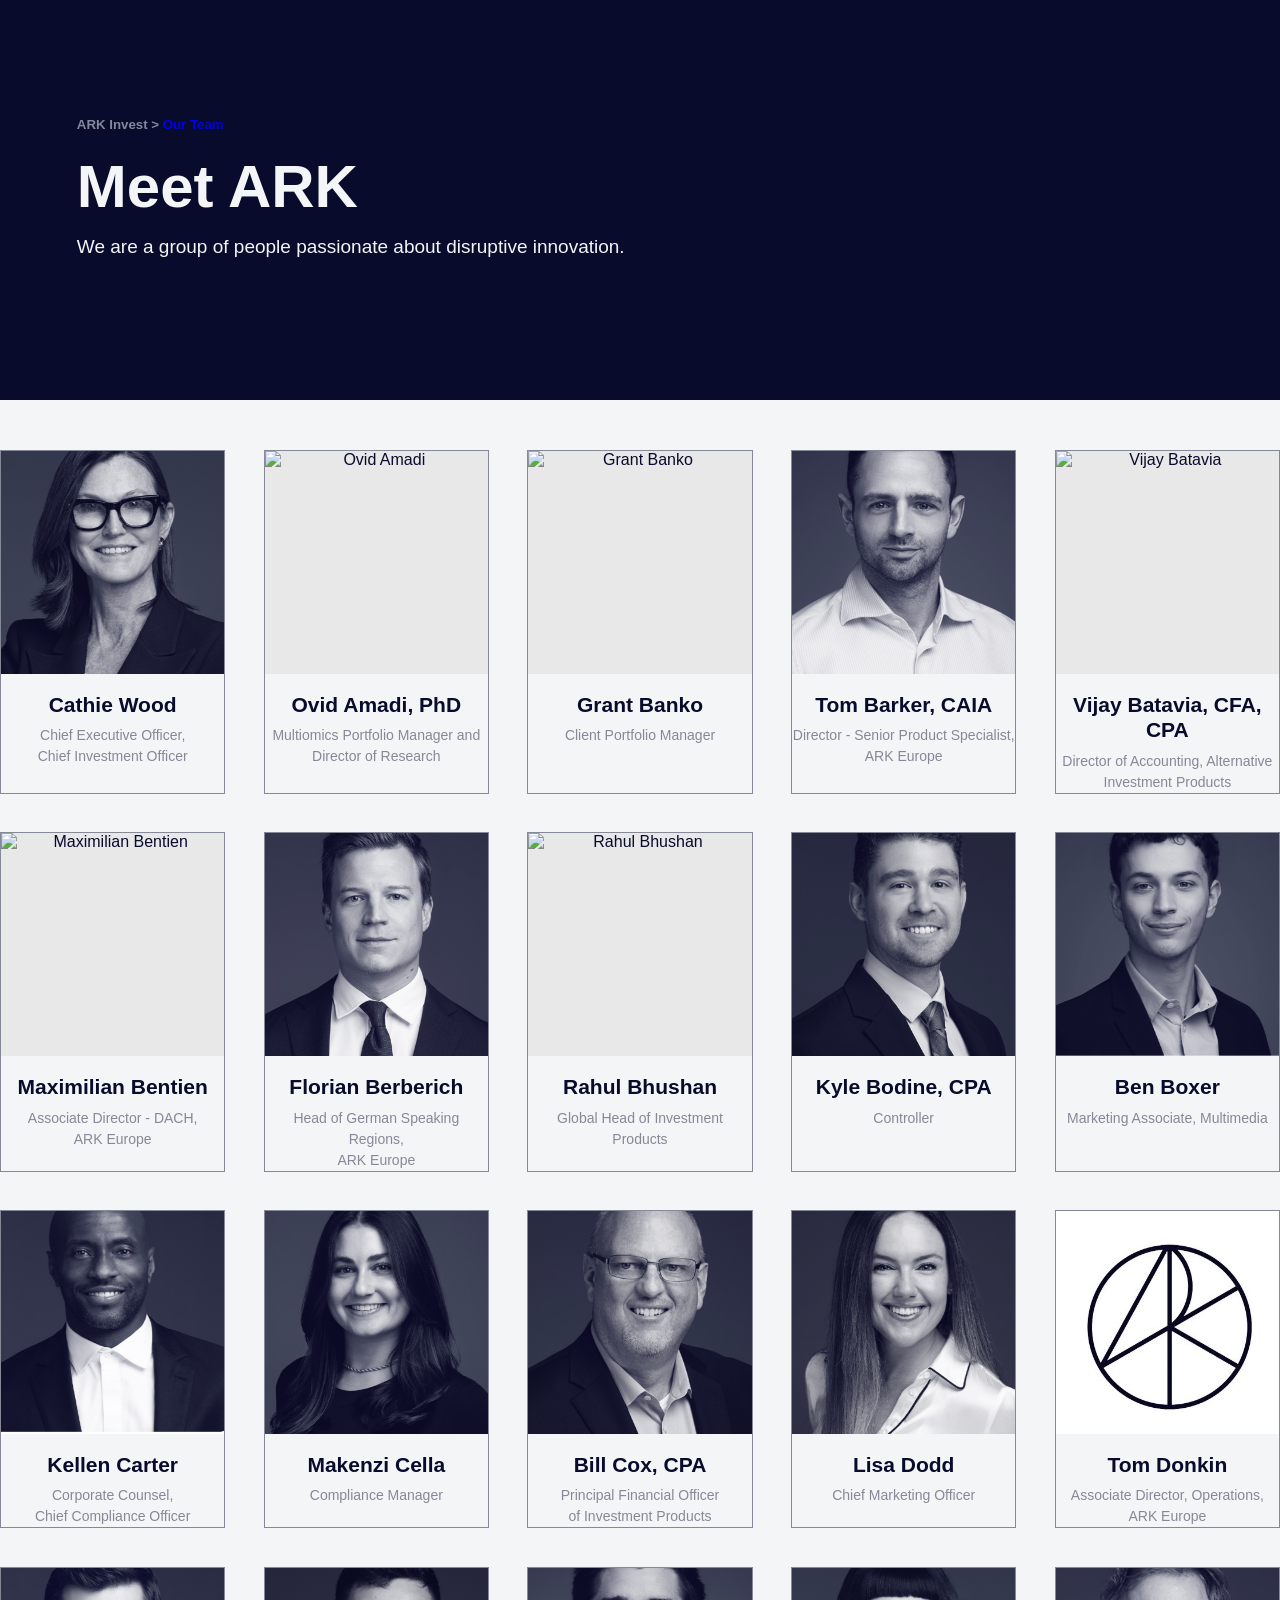
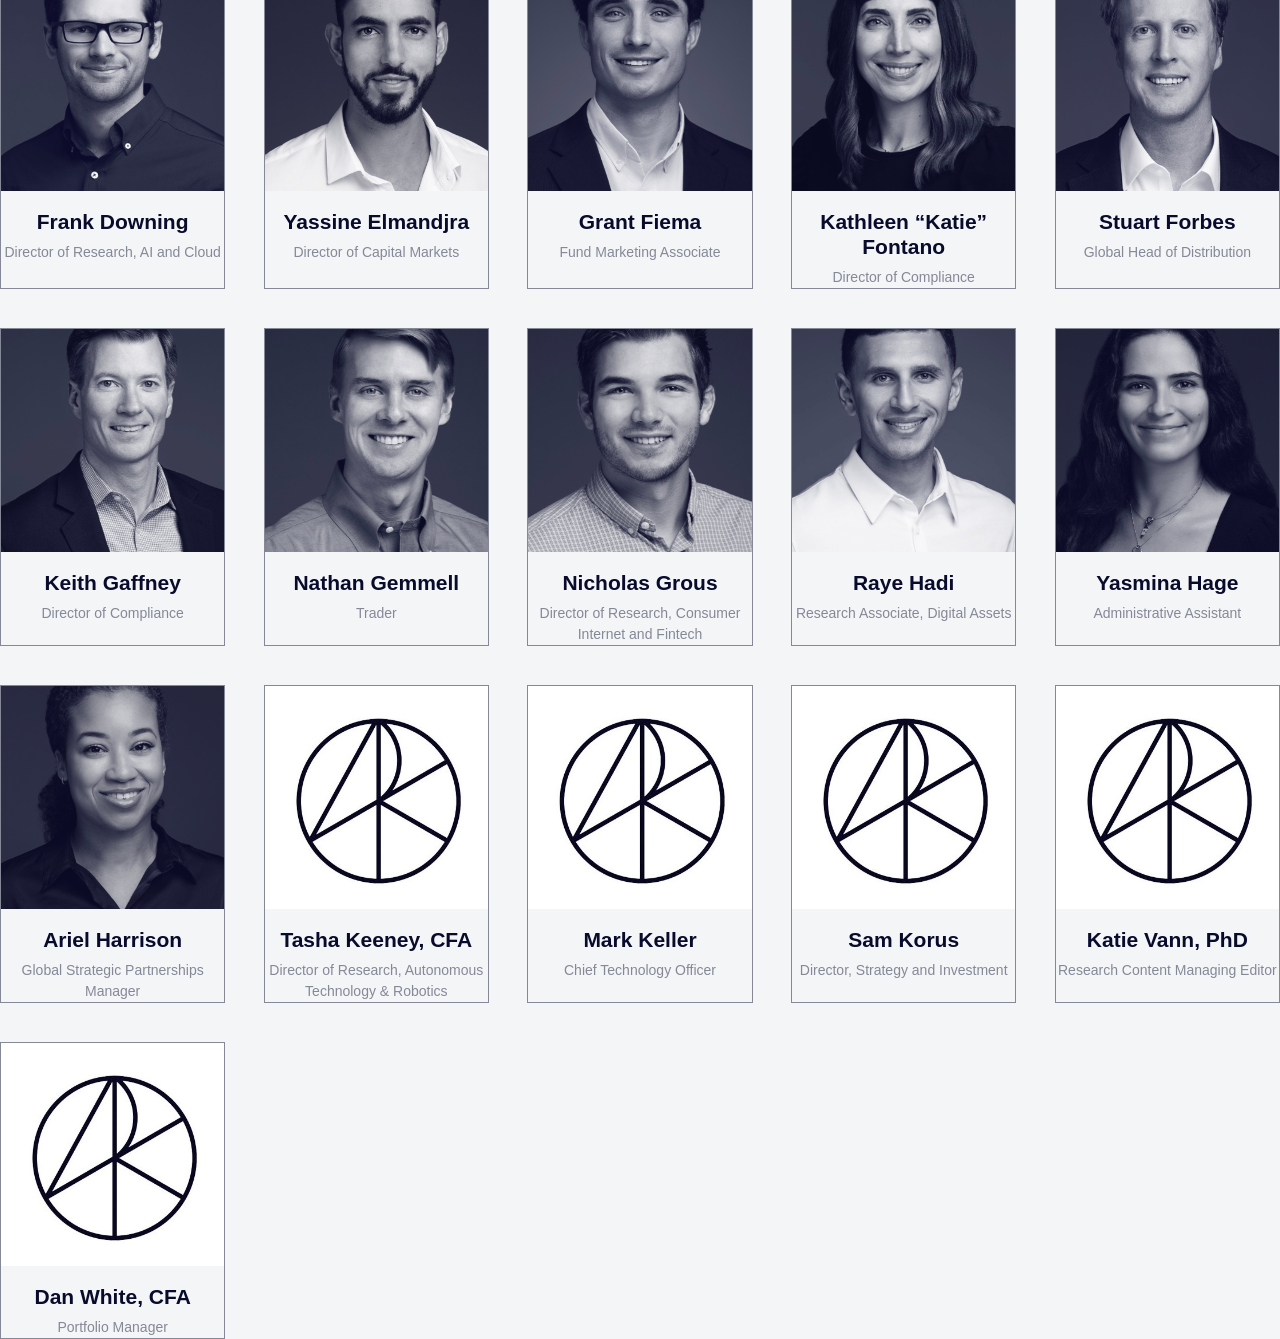
==== our-team.html @ 3bdfde1d "our team completed" ====
<!doctype html>
<html lang="en">
  <head>
    <meta charset="UTF-8" />
    <meta name="viewport" content="width=device-width, initial-scale=1.0" />
    <title>Document</title>
    <link rel="stylesheet" href="our-team.css" />
  </head>
  <body>
    <section class="team-section">
      <div class="team-header">
        <h5>ARK Invest > <a href="index.html">Our Team</a></h5>
        <h1>Meet ARK</h1>
        <p>We are a group of people passionate about disruptive innovation.</p>
      </div>

      <div class="team-grid">
        <div class="team-card">
          <img src="team-images/IMG_3117.jpeg" alt="Cathie Wood" />
          <h3>Cathie Wood</h3>
          <p>Chief Executive Officer,<br />Chief Investment Officer</p>
        </div>

        <div class="team-card">
          <img src="ark-images/ovid-amadi.jpg" alt="Ovid Amadi" />
          <h3>Ovid Amadi, PhD</h3>
          <p>Multiomics Portfolio Manager and Director of Research</p>
        </div>

        <div class="team-card">
          <img src="ark-images/grant-banko.jpg" alt="Grant Banko" />
          <h3>Grant Banko</h3>
          <p>Client Portfolio Manager</p>
        </div>

        <div class="team-card">
          <img src="team-images/IMG_3122.jpeg" alt="Tom Barker" />
          <h3>Tom Barker, CAIA</h3>
          <p>Director - Senior Product Specialist,<br />ARK Europe</p>
        </div>

        <div class="team-card">
          <img src="ark-images/vijay-batavia.jpg" alt="Vijay Batavia" />
          <h3>Vijay Batavia, CFA, CPA</h3>
          <p>Director of Accounting, Alternative Investment Products</p>
        </div>

        <div class="team-card">
          <img
            src="ark-images/maximilian-bentien.jpg"
            alt="Maximilian Bentien"
          />
          <h3>Maximilian Bentien</h3>
          <p>Associate Director - DACH,<br />ARK Europe</p>
        </div>

        <div class="team-card">
          <img src="team-images/IMG_3123.jpeg" alt="Florian Berberich" />
          <h3>Florian Berberich</h3>
          <p>Head of German Speaking Regions,<br />ARK Europe</p>
        </div>

        <div class="team-card">
          <img src="ark-images/rahul-bhushan.jpg" alt="Rahul Bhushan" />
          <h3>Rahul Bhushan</h3>
          <p>Global Head of Investment Products</p>
        </div>

        <div class="team-card">
          <img src="team-images/IMG_3125.jpeg" alt="Kyle Bodine" />
          <h3>Kyle Bodine, CPA</h3>
          <p>Controller</p>
        </div>

        <div class="team-card">
          <img src="team-images/IMG_3126.jpeg" alt="Ben Boxer" />
          <h3>Ben Boxer</h3>
          <p>Marketing Associate, Multimedia</p>
        </div>

        <div class="team-card">
          <img src="team-images/IMG_3127.jpeg" alt="Kellen Carter" />
          <h3>Kellen Carter</h3>
          <p>Corporate Counsel,<br />Chief Compliance Officer</p>
        </div>

        <div class="team-card">
          <img src="team-images/IMG_3128.jpeg" alt="Makenzi Cella" />
          <h3>Makenzi Cella</h3>
          <p>Compliance Manager</p>
        </div>

        <div class="team-card">
          <img src="team-images/IMG_3129.jpeg" alt="Bill Cox" />
          <h3>Bill Cox, CPA</h3>
          <p>Principal Financial Officer<br />of Investment Products</p>
        </div>

        <div class="team-card">
          <img src="team-images/IMG_3130.jpeg" alt="Lisa Dodd" />
          <h3>Lisa Dodd</h3>
          <p>Chief Marketing Officer</p>
        </div>

        <div class="team-card">
          <img src="ark-images/ark logo.jpg" alt="Tom Donkin" />
          <h3>Tom Donkin</h3>
          <p>Associate Director, Operations,<br />ARK Europe</p>
        </div>

        <div class="team-card">
          <img src="team-images/IMG_3131.jpeg" alt="Frank Downing" />
          <h3>Frank Downing</h3>
          <p>Director of Research, AI and Cloud</p>
        </div>

        <div class="team-card">
          <img src="team-images/IMG_3132.jpeg" alt="Yassine Elmandjra" />
          <h3>Yassine Elmandjra</h3>
          <p>Director of Capital Markets</p>
        </div>

        <div class="team-card">
          <img src="team-images/IMG_3133.jpeg" alt="Grant Fiema" />
          <h3>Grant Fiema</h3>
          <p>Fund Marketing Associate</p>
        </div>

        <div class="team-card">
          <img src="team-images/IMG_3134.jpeg" alt="Kathleen Fontano" />
          <h3>Kathleen “Katie” Fontano</h3>
          <p>Director of Compliance</p>
        </div>

        <div class="team-card">
          <img src="team-images/IMG_3135.jpeg" alt="Stuart Forbes" />
          <h3>Stuart Forbes</h3>
          <p>Global Head of Distribution</p>
        </div>

        <div class="team-card">
          <img src="team-images/IMG_3136.jpeg" alt="Keith Gaffney" />
          <h3>Keith Gaffney</h3>
          <p>Director of Compliance</p>
        </div>

        <div class="team-card">
          <img src="team-images/IMG_3137.jpeg" alt="Nathan Gemmell" />
          <h3>Nathan Gemmell</h3>
          <p>Trader</p>
        </div>

        <div class="team-card">
          <img src="team-images/IMG_3138.jpeg" alt="Nicholas Grous" />
          <h3>Nicholas Grous</h3>
          <p>Director of Research, Consumer Internet and Fintech</p>
        </div>

        <div class="team-card">
          <img src="team-images/IMG_3139.jpeg" alt="Raye Hadi" />
          <h3>Raye Hadi</h3>
          <p>Research Associate, Digital Assets</p>
        </div>

        <div class="team-card">
          <img src="team-images/IMG_3140.jpeg" alt="Yasmina Hage" />
          <h3>Yasmina Hage</h3>
          <p>Administrative Assistant</p>
        </div>

        <div class="team-card">
          <img src="team-images/IMG_3141.jpeg" alt="Ariel Harrison" />
          <h3>Ariel Harrison</h3>
          <p>Global Strategic Partnerships Manager</p>
        </div>

        <div class="team-card">
          <img src="ark-images/ark logo.jpg" alt="Tasha Keeney" />
          <h3>Tasha Keeney, CFA</h3>
          <p>Director of Research, Autonomous Technology & Robotics</p>
        </div>

        <div class="team-card">
          <img src="ark-images/ark logo.jpg" alt="Mark Keller" />
          <h3>Mark Keller</h3>
          <p>Chief Technology Officer</p>
        </div>

        <div class="team-card">
          <img src="ark-images/ark logo.jpg" alt="Sam Korus" />
          <h3>Sam Korus</h3>
          <p>Director, Strategy and Investment</p>
        </div>

        <div class="team-card">
          <img src="ark-images/ark logo.jpg" alt="Katie Vann" />
          <h3>Katie Vann, PhD</h3>
          <p>Research Content Managing Editor</p>
        </div>

        <div class="team-card">
          <img src="ark-images/ark logo.jpg" alt="Dan White" />
          <h3>Dan White, CFA</h3>
          <p>Portfolio Manager</p>
        </div>
      </div>
    </section>
  </body>
</html>
---- our-team.css ----
* {
  margin: 0;
  padding: 0;
  text-decoration: none;
  box-sizing: border-box;
  list-style: none;
  border: none;
  box-shadow: none;
  outline: none;
}
:root {
  --navy: #080b2c;
  --purple: #8060f7;
  --light: #f4f5f7;
  --gray: #858897;
}

body {
  font-family: Arial, Helvetica, sans-serif;
  background: var(--light);
  color: var(--navy);
  overflow-x: hidden;
  width: 100%;
}

.team-header {
  width: 100%;
  min-height: 400px;

  margin-bottom: 50px;

  background-color: var(--navy);

  padding: clamp(30px, 6vw, 80px);

  

  box-sizing: border-box;
}
.team-header h5 {
  color: var(--gray);
  padding-bottom: 20px;
  padding-top: 40px;
}

.team-header h1 {
  font-size: clamp(32px, 5vw, 60px);
  color: var(--light);
  margin-bottom: 15px;
}

.team-header p {
  color: var(--light);
  font-size: clamp(15px, 2vw, 19px);
}



.team-grid {
  width: 100%;

  display: grid;

  grid-template-columns: repeat(auto-fit, minmax(220px, 1fr));

  gap: clamp(20px, 3vw, 40px);

  justify-content: center;
}



.team-card {
  width: 100%;
  min-width: 0;

  text-align: center;

  overflow: hidden;

  transition: transform 0.3s ease;
  border: 1px solid var(--gray);
}

.team-card:hover {
  transform: translateY(-5px);
}



.team-card img {
  display: block;

  width: 100%;

  aspect-ratio: 1 / 1;

  object-fit: cover;

  background: #e8e8e8;
}



.team-card h3 {
  margin-top: 18px;

  color: var(--navy);

  font-size: clamp(17px, 2vw, 21px);

  line-height: 1.2;
}



.team-card p {
  margin-top: 8px;

  color: var(--gray);

  font-size: 14px;

  line-height: 1.5;
}
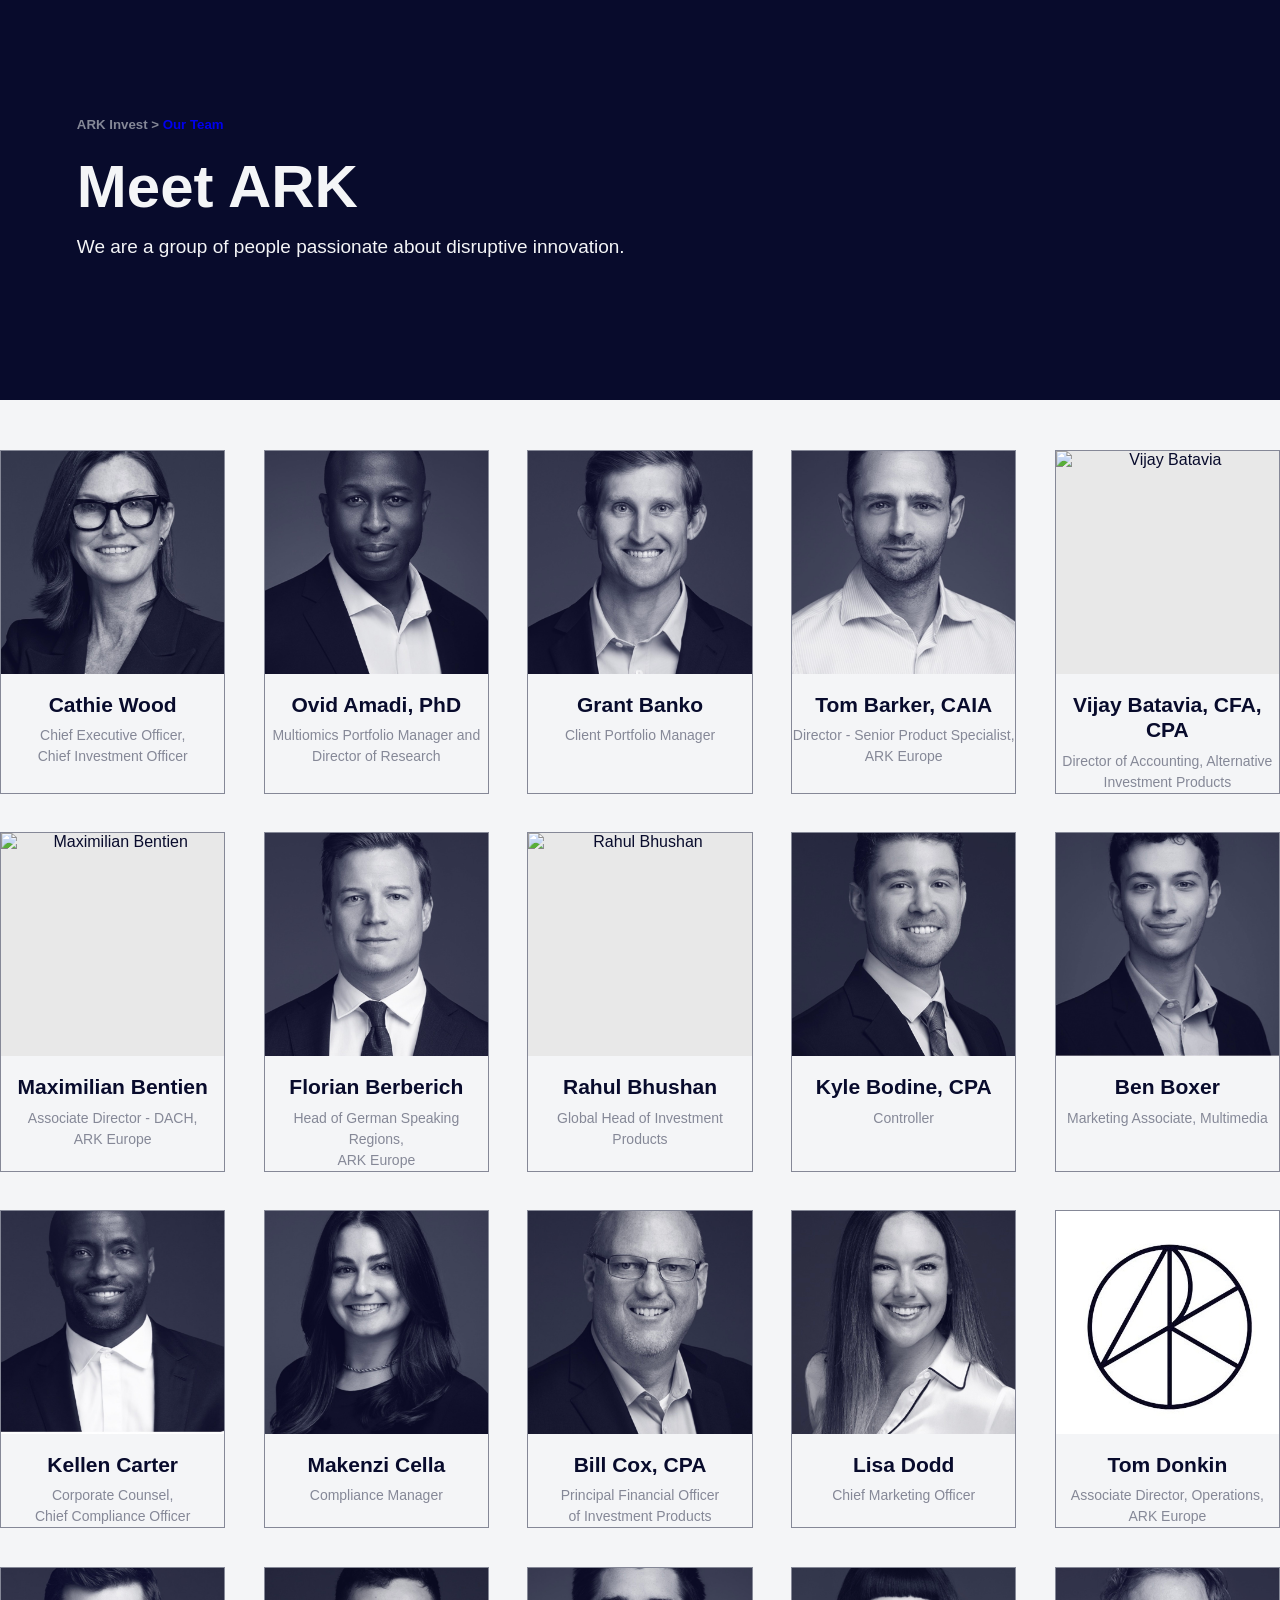
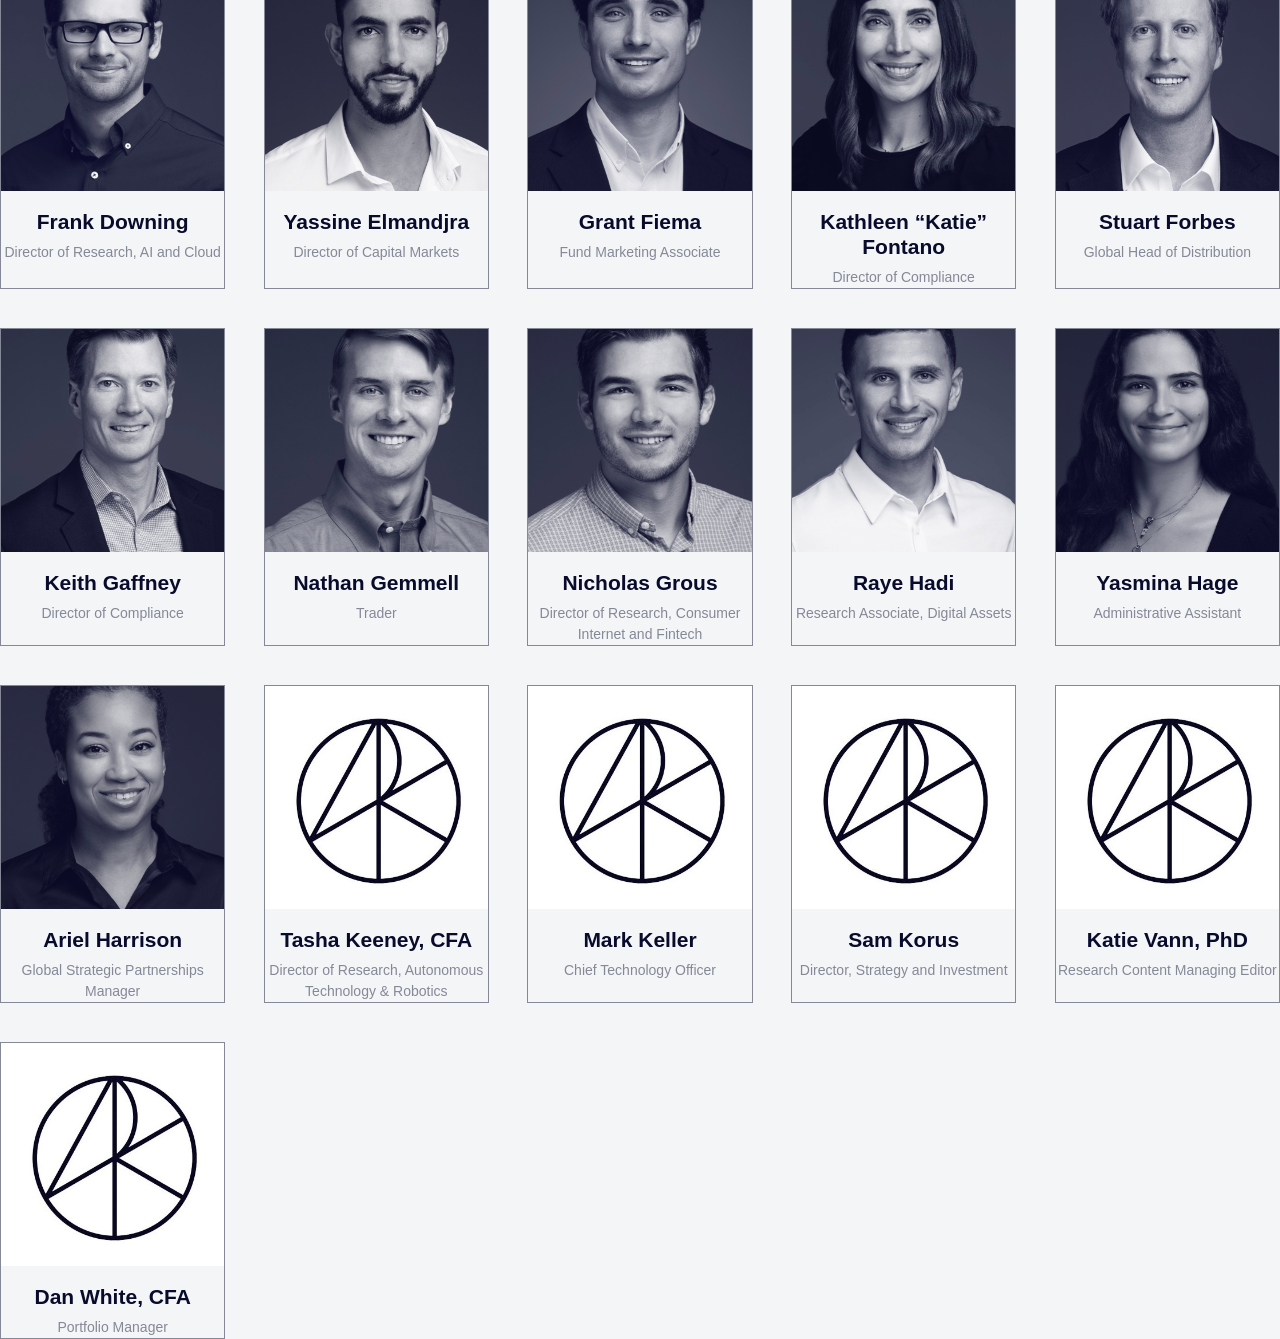
==== commit b5216553: "missing images" ====
--- a/our-team.html
+++ b/our-team.html
@@ -22,13 +22,13 @@
         </div>
 
         <div class="team-card">
-          <img src="ark-images/ovid-amadi.jpg" alt="Ovid Amadi" />
+          <img src="team-images/IMG_3118.jpeg" alt="Ovid Amadi" />
           <h3>Ovid Amadi, PhD</h3>
           <p>Multiomics Portfolio Manager and Director of Research</p>
         </div>
 
         <div class="team-card">
-          <img src="ark-images/grant-banko.jpg" alt="Grant Banko" />
+          <img src="team-images/IMG_3121.jpeg" alt="Grant Banko" />
           <h3>Grant Banko</h3>
           <p>Client Portfolio Manager</p>
         </div>
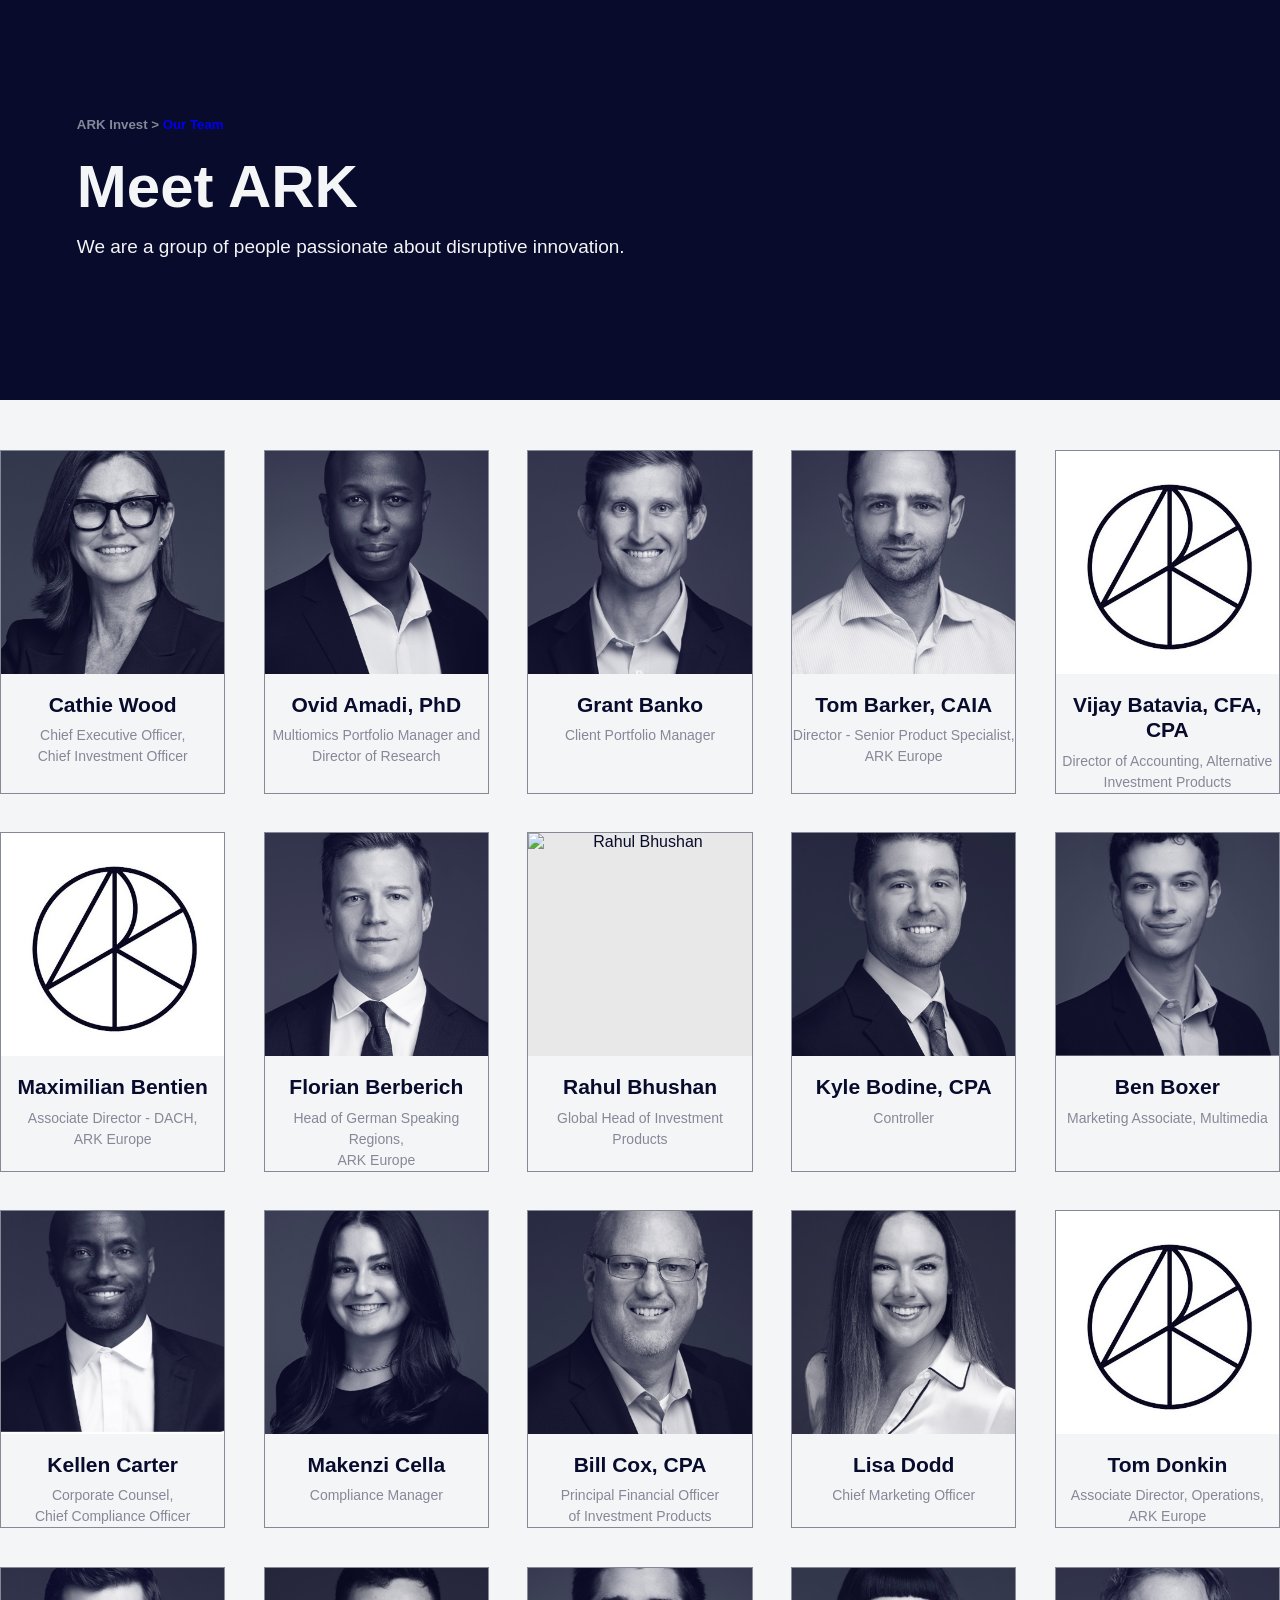
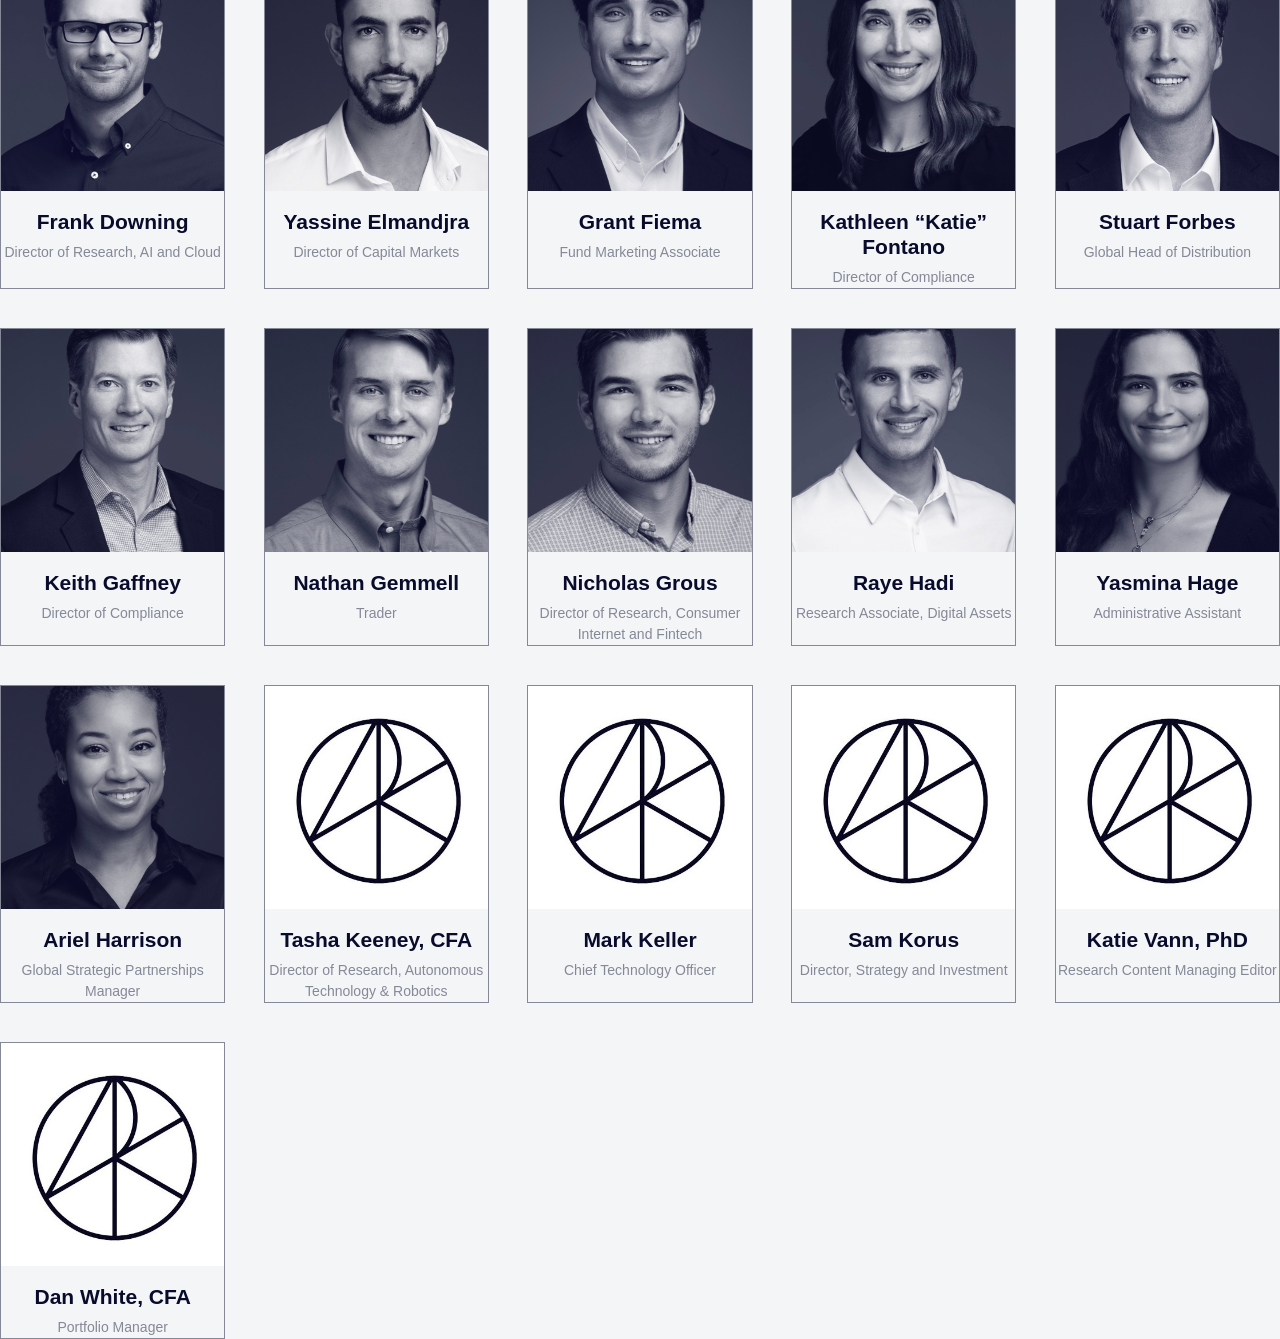
==== commit 7f9aaefd: "FAQ completed" ====
--- a/our-team.html
+++ b/our-team.html
@@ -40,14 +40,14 @@
         </div>
 
         <div class="team-card">
-          <img src="ark-images/vijay-batavia.jpg" alt="Vijay Batavia" />
+          <img src="ark-images/ark logo.jpg" alt="Vijay Batavia" />
           <h3>Vijay Batavia, CFA, CPA</h3>
           <p>Director of Accounting, Alternative Investment Products</p>
         </div>
 
         <div class="team-card">
           <img
-            src="ark-images/maximilian-bentien.jpg"
+            src="ark-images/ark logo.jpg"
             alt="Maximilian Bentien"
           />
           <h3>Maximilian Bentien</h3>
